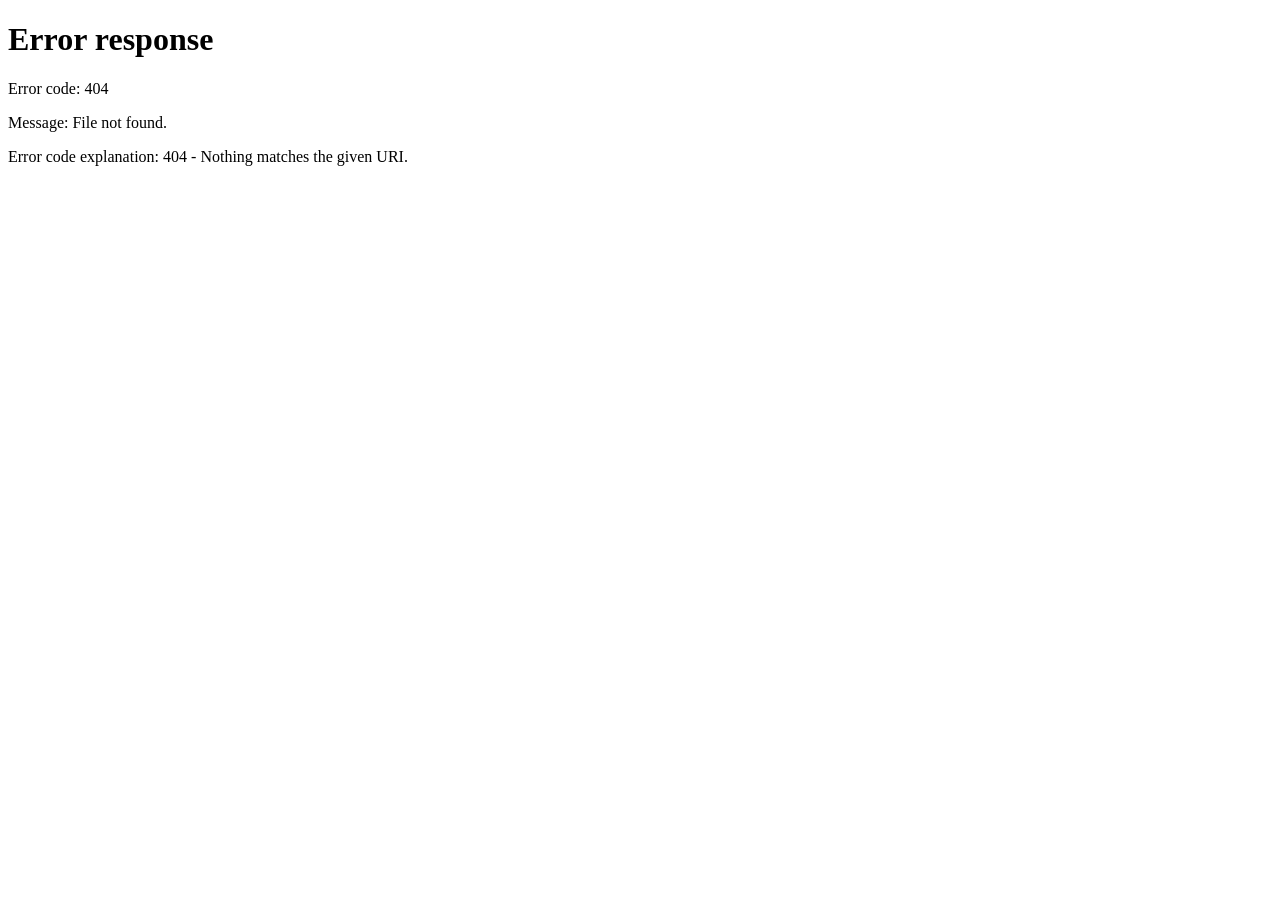
==== index.html @ f23e0442 "Add files via upload" ====
<!DOCTYPE html>
<html lang="es">
<head>
    <meta charset="UTF-8">
    <meta name="viewport" content="width=device-width, initial-scale=1.0">
    <title>Andes Fresh S.A.C.</title>
    <script src="js/data.js"></script>
    <script src="js/app.js"></script>
</head>
<body>
    <script>
        // Simple redirect logic
        window.location.href = 'pages/login.html';
    </script>
</body>
</html>
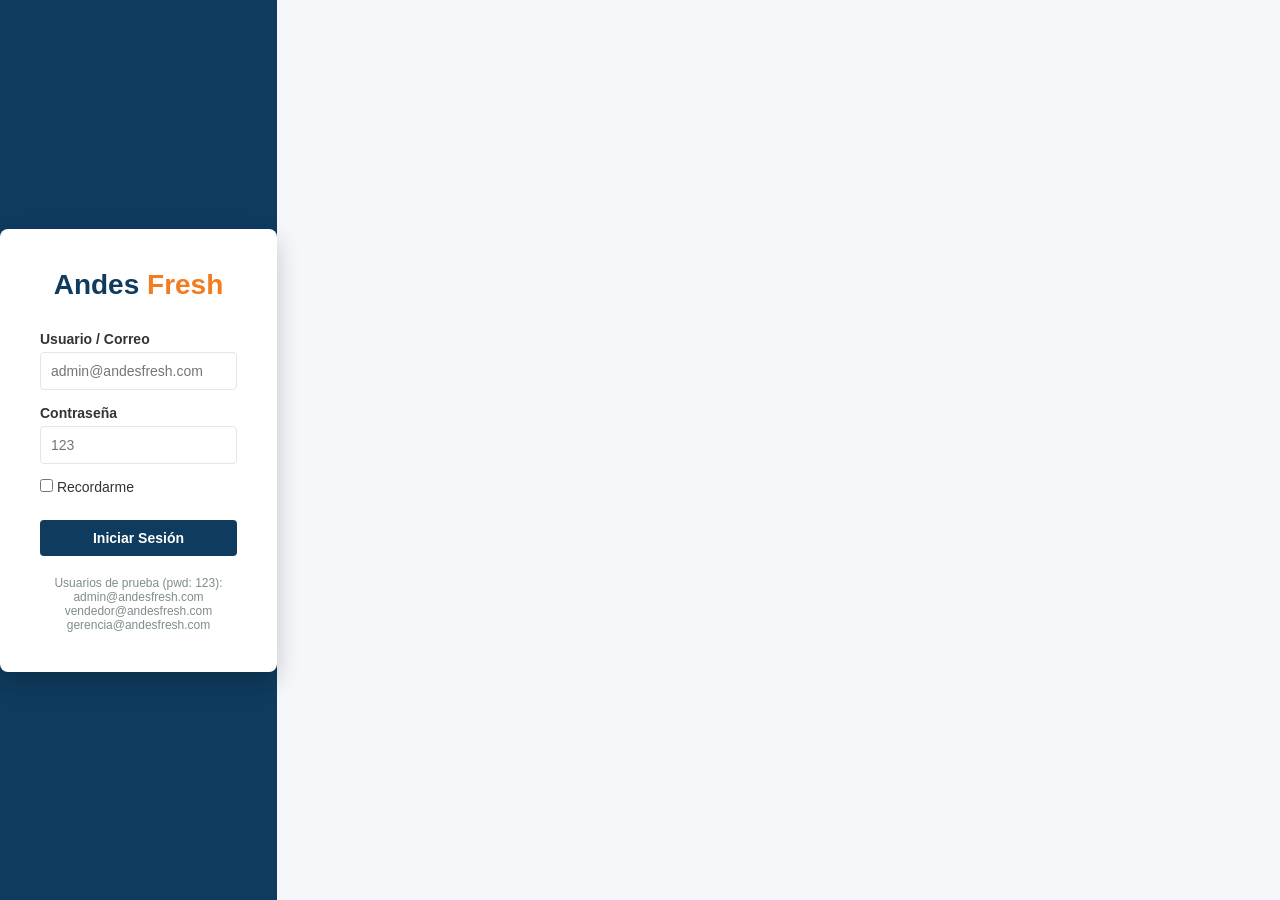
==== commit 20119f8b: "Actualicé el título de la página" ====
--- a/index.html
+++ b/index.html
@@ -3,7 +3,7 @@
 <head>
     <meta charset="UTF-8">
     <meta name="viewport" content="width=device-width, initial-scale=1.0">
-    <title>Andes Fresh S.A.C.</title>
+    <title>Andes Fresh S.A.C. - Prototipo V2.</title>
     <script src="js/data.js"></script>
     <script src="js/app.js"></script>
 </head>
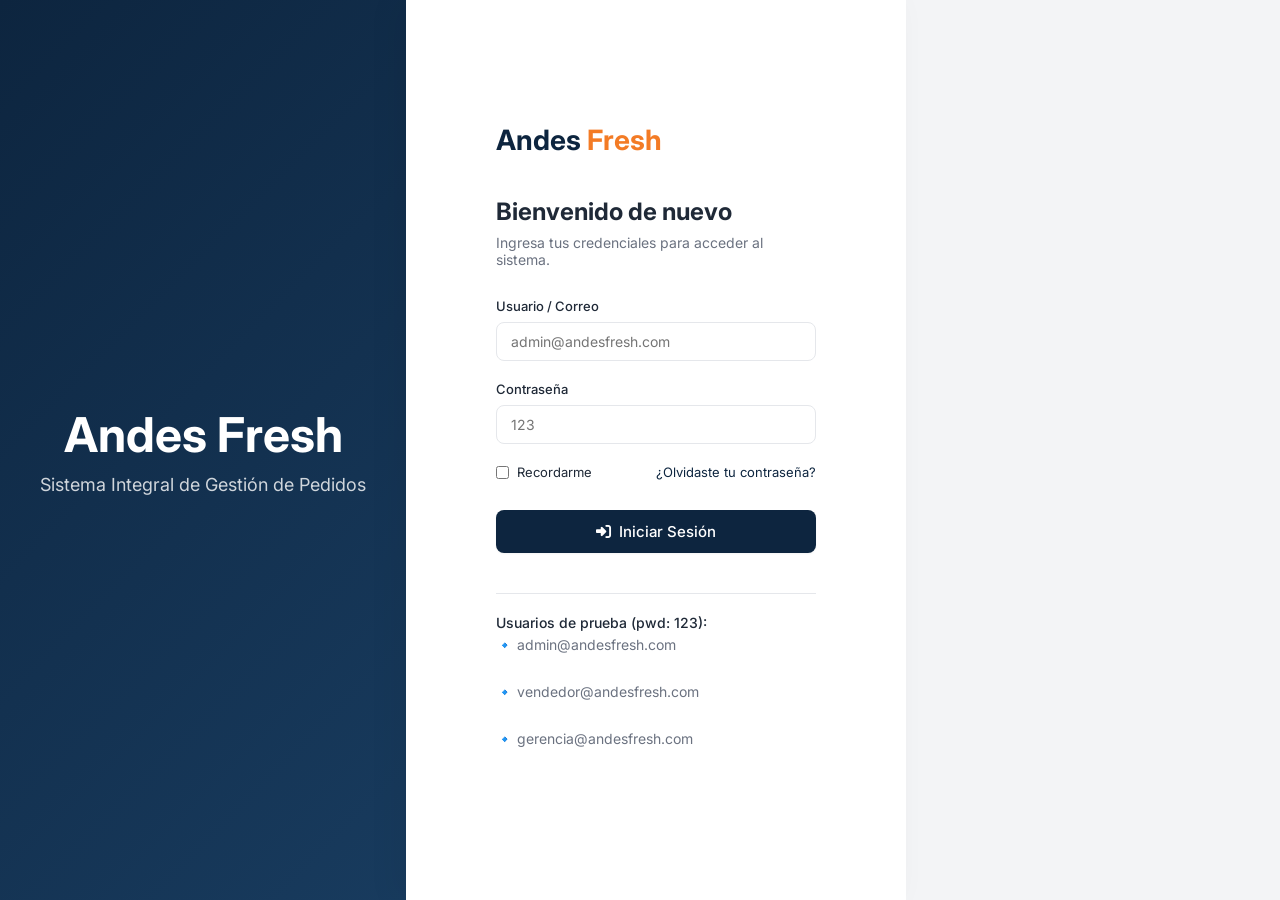
==== commit e3a7ea78: "Rediseño empresarial moderno"." ====
--- a/index.html
+++ b/index.html
@@ -6,6 +6,8 @@
     <title>Andes Fresh S.A.C. - Prototipo V2.</title>
     <script src="js/data.js"></script>
     <script src="js/app.js"></script>
+    <link href="https://fonts.googleapis.com/css2?family=Inter:wght@300;400;500;600;700&display=swap" rel="stylesheet">
+    <link rel="stylesheet" href="https://cdnjs.cloudflare.com/ajax/libs/font-awesome/6.4.0/css/all.min.css">
 </head>
 <body>
     <script>
@@ -14,3 +16,4 @@
     </script>
 </body>
 </html>
+
